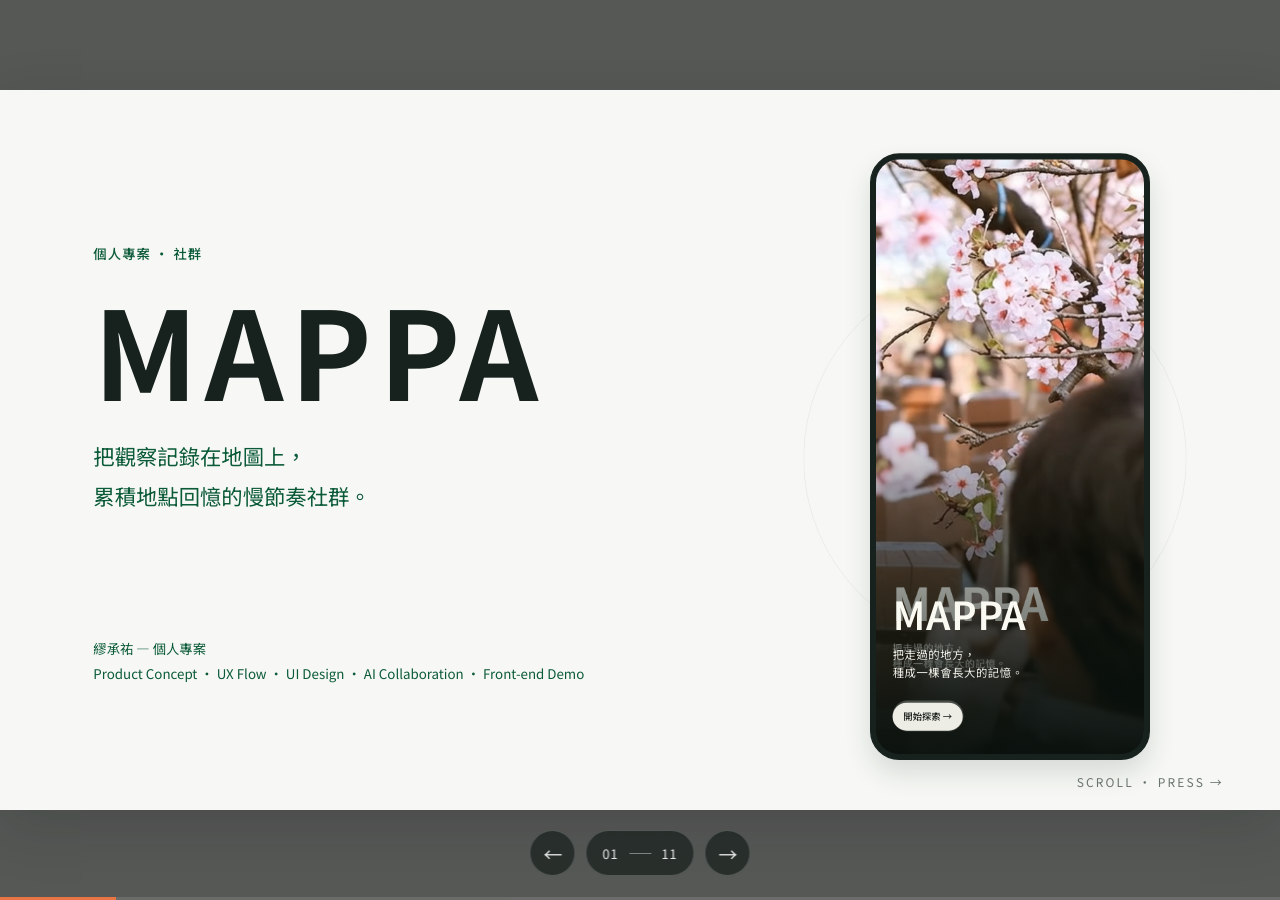
==== opendesign/mockups/mappa-portfolio/index.html @ 3d51d859 "Refine sitemap and design system viewers" ====
<!doctype html>
<html lang="zh-Hant">
<head>
  <meta charset="utf-8" />
  <meta name="viewport" content="width=device-width, initial-scale=1" />
  <meta name="description" content="MAPPA — 把觀察記錄在地圖上，累積地點回憶的慢節奏社群。" />
  <title>MAPPA — Design Portfolio</title>
  <link rel="preconnect" href="https://fonts.googleapis.com" />
  <link rel="preconnect" href="https://fonts.gstatic.com" crossorigin />
  <link href="https://fonts.googleapis.com/css2?family=Noto+Sans+TC:wght@400;500;600;700&display=swap" rel="stylesheet" />
  <link rel="stylesheet" href="styles.css" />
</head>
<body>
  <main class="deck" aria-label="MAPPA 作品集簡報">
    <section class="slide is-active cover" data-slide="1" aria-label="01 MAPPA 封面">
      <div class="canvas">
        <div class="cover-copy reveal-group">
          <p class="eyebrow">個人專案 · 社群</p>
          <h1>MAPPA</h1>
          <p class="cover-lead">把觀察記錄在地圖上，<br />累積地點回憶的慢節奏社群。</p>
          <p class="cover-meta">繆承祐 — 個人專案<br />Product Concept · UX Flow · UI Design · AI Collaboration · Front-end Demo</p>
        </div>
        <div class="cover-visual reveal-media">
          <img class="cover-ring" src="assets/cover-circle.svg" alt="" />
          <div class="phone-shell">
            <video autoplay loop muted playsinline preload="auto" poster="assets/cover-landing.png" aria-label="MAPPA 動態 Landing Page">
              <source src="assets/landing.mp4" type="video/mp4" />
            </video>
            <div class="phone-landing-shade" aria-hidden="true"></div>
            <div class="phone-landing-copy">
              <strong>MAPPA</strong>
              <p>把走過的地方，<br />種成一棵會長大的記憶。</p>
              <span>開始探索 →</span>
            </div>
          </div>
        </div>
        <div class="cover-hint">SCROLL · PRESS →</div>
      </div>
    </section>

    <section class="slide" data-slide="2" aria-label="02 創作起點">
      <div class="canvas">
        <header class="slide-header"><span>MAPPA</span><span>01 / A FEELING BEFORE A PRODUCT</span></header>
        <div class="origin-grid">
          <figure class="origin-photo reveal-media"><img src="assets/02-observation.png" alt="夜晚街道上的生活軌跡" /></figure>
          <div class="origin-copy reveal-group">
            <p class="eyebrow">從一次次出門拍照開始</p>
            <h2>每個地方，<br />都存在人們生活的軌跡。</h2>
            <p>出門拍照時，為了尋找某個被快門捕捉的瞬間，我會放慢腳步、留意周遭。</p>
            <p>那時我的眼中，不只是適合被拍下的畫面，而是每個人如何沿著自己的軌跡生活。</p>
            <p class="emphasis">我想把這種暫時放下角色、目的與評價的觀察方式，帶進 MAPPA。</p>
          </div>
        </div>
        
      </div>
    </section>

    <section class="slide" data-slide="3" aria-label="03 問題背景">
      <div class="canvas">
        <header class="slide-header"><span>MAPPA</span><span>01 / A FEELING BEFORE A PRODUCT</span></header>
        <div class="hero-copy reveal-group">
          <h2>當分享越來越快，日常也更容易被略過。</h2>
          <p>許多社群透過連續內容、即時回饋與公開數字，填滿生活中的零碎時間。</p>
        </div>
        <div class="social-signals stagger">
          <article><img src="assets/03-continuous-content.png" alt="" /><h3>連續內容</h3></article>
          <article><img src="assets/03-realtime-update.png" alt="" /><h3>即時更新</h3></article>
          <article><img src="assets/03-traffic-exposure.png" alt="" /><h3>流量與曝光</h3></article>
          <article><img src="assets/03-public-feedback.png" alt="" /><h3>公開回饋</h3></article>
        </div>
        <p class="closing-question reveal-group">我不想判斷這種娛樂是好是壞，而是想探索另一種可能：如果社群不以爭取注意力為核心，反而鼓勵人慢下來、多看看身邊，會發生什麼？</p>
        
      </div>
    </section>

    <section class="slide" data-slide="4" aria-label="04 設計原則">
      <div class="canvas">
        <header class="slide-header"><span>MAPPA</span><span>02 / TURNING FEELINGS INTO PRINCIPLES</span></header>
        <div class="hero-copy reveal-group"><h2>MAPPA 的核心三原則</h2></div>
        <div class="principles stagger">
          <article>
            <p class="eyebrow">01 / SLOW DOWN</p><h3>放慢</h3><h4>讓互動保有餘裕</h4>
            <p>不以人氣數字推動互動，不限制使用方式，也不因暫時離開而懲罰使用者。</p>
          </article>
          <article>
            <p class="eyebrow">02 / LOOK CLOSER</p><h3>觀察</h3><h4>讓觀看先於產出</h4>
            <p>靈感提示可以略過；即使沒有記錄，觀察仍然有價值。</p>
          </article>
          <article>
            <p class="eyebrow">03 / LET IT GROW</p><h3>累積</h3><h4>讓片段留在地點</h4>
            <p>以地點整理不同時間的觀察，讓日後的回看有所依。</p>
          </article>
        </div>
        
      </div>
    </section>

    <section class="slide" data-slide="5" aria-label="05 視覺調性">
      <div class="canvas">
        <header class="slide-header"><span>MAPPA</span><span>02 / TURNING FEELINGS INTO PRINCIPLES</span></header>
        <div class="tone-copy reveal-group">
          <h2>MAPPA 必須是個安靜的空間，<br />但又不那麼平靜。</h2>
          <p>它帶著一點奇幻，吸引人重新觀察那些早已習以為常的事物。</p>
          <p>透過與 AI 工具討論畫面調性、音樂與物件元素，把抽象的感受逐漸收束成具體的形象。</p>
        </div>
        <div class="tone-gallery stagger">
          <figure class="wide"><img src="assets/05-skylight.png" alt="AI 生成的採光溫室視覺" /><figcaption>AI 生成視覺預覽</figcaption></figure>
          <figure><img src="assets/05-music.png" alt="音樂專輯封面" /><figcaption>參考音樂與調性<br />Mercy Christmas, Mr. Lawrence</figcaption></figure>
          <figure><img src="assets/05-preview.png" alt="MAPPA 早期行動版視覺探索" /><figcaption>MAPPA 早期視覺探索</figcaption></figure>
        </div>
        
      </div>
    </section>

    <section class="slide" data-slide="6" aria-label="06 資訊架構與核心流程">
      <div class="canvas">
        <header class="slide-header"><span>MAPPA</span><span>03 / FINDING THE PRODUCT STRUCTURE</span></header>
        <div class="hero-copy reveal-group">
          <h2>Site Map × 核心 User Flow</h2>
          <p>把核心任務集中在記錄、確認與回看。</p>
        </div>
        <button class="inline-link" data-open="sitemap">查看完整 Site Map →</button>
        <div class="flow-grid stagger">
          <article><img src="assets/06-flow-location.png" alt="確認地圖與地點流程線框" /><h3>01 / 確認地圖與地點</h3><p>帶入目前地圖與位置，再由使用者確認。</p></article>
          <article><img src="assets/06-flow-record.png" alt="留下內容流程線框" /><h3>02 / 留下內容</h3><p>文字、照片、聲音或影片，至少一種就能開始。</p></article>
          <article><img src="assets/06-flow-tree.png" alt="進入地點樹流程線框" /><h3>03 / 進入地點樹</h3><p>發布後回到文章頁面，看看這個地點的更多故事。</p></article>
        </div>
        
      </div>
    </section>

    <section class="slide" data-slide="7" aria-label="07 體驗迭代">
      <div class="canvas">
        <header class="slide-header"><span>MAPPA</span><span>04 / ITERATING THE EXPERIENCE</span></header>
        <div class="hero-copy reveal-group"><h2>AI 加速初稿，手動微調視覺效果</h2></div>
        <div class="iteration-grid stagger">
          <figure class="iteration-before"><img src="assets/07-before.png" alt="早期線框" /><figcaption>BEFORE / 早期線框</figcaption></figure>
          <div class="iteration-copy">
            <p class="eyebrow">WHY / 重新承接視覺脈絡</p>
            <h3>初版布局較制式，<br />無法呈現 MAPPA 的視覺風格。</h3>
            <p class="emphasis">以 AI × Figma 快速生成線框初稿，再依視覺規範溝通調整，最後手動微調層級、間距與細節。</p>
          </div>
          <figure class="iteration-wire"><img src="assets/07-wireframe.png" alt="Figma 調整後線框" /><figcaption>Figma / 調整線框</figcaption></figure>
          <img class="iteration-arrow" src="assets/07-arrow.svg" alt="" />
          <figure class="iteration-after"><img src="assets/07-after.png" alt="MAPPA 實作畫面" /><figcaption>DEMO / 實作畫面</figcaption></figure>
        </div>
        
      </div>
    </section>

    <section class="slide" data-slide="8" aria-label="08 視覺系統">
      <div class="canvas">
        <header class="slide-header"><span>MAPPA</span><span>04 / ITERATING THE EXPERIENCE</span></header>
        <div class="visual-system-grid">
          <div class="visual-system-copy reveal-group">
            <h2>在反覆調整中，<br />逐漸形成一致的視覺語言</h2>
            <p>從色彩、文字到元件，每一個選擇都回到同一件事：讓介面安靜地承接觀察。</p>
            <button class="pill-button" data-open="design-system">查看 Design System →</button>
          </div>
          <div class="system-board reveal-media" aria-label="MAPPA 視覺系統摘要">
            <div class="system-word"><span>觀察</span><img src="assets/08-observation-accent.svg" alt="" /></div>
            <div class="swatches"><i></i><i></i><i></i></div>
            <div class="system-lines"><span></span><span></span><span></span></div>
            <div class="system-cta">留下觀察</div>
            <div class="system-nav"><b>⌂</b><b>⌘</b><b>＋</b><b>♙</b></div>
          </div>
        </div>
        
      </div>
    </section>

    <section class="slide" data-slide="9" aria-label="09 樹木互動機制">
      <div class="canvas">
        <header class="slide-header"><span>MAPPA</span><span>04 / ITERATING THE EXPERIENCE</span></header>
        <div class="hero-copy reveal-group">
          <h2>讓樹的成長回應觀察的累積</h2>
          <p>完成觀察成就，解鎖新的種子；持續留下有效觀察，讓它逐步長成回憶樹。</p>
        </div>
        <div class="growth-flow stagger">
          <article><div class="reward-tag">成就獎勵 · 新種子</div><img src="assets/09-seed.png" alt="種子" /><small>01 / UNLOCK</small><h3>解鎖新種子</h3><p>完成一項觀察成就，<br />獲得新的種子，記下探索里程碑。</p></article>
          <span class="flow-arrow">→</span>
          <article><img src="assets/09-sprout.png" alt="發芽" /><small>02 / GROW</small><h3>讓觀察使它發芽</h3><p>持續記錄同一地點，<br />有效觀察讓零散片段逐漸連結。</p></article>
          <span class="flow-arrow">→</span>
          <article><img src="assets/09-tree.png" alt="回憶樹" /><small>03 / MEMORY TREE</small><h3>長成回憶樹</h3><p>觀察累積成可回望的故事，<br />成為朋友共同擁有的地方記憶。</p></article>
        </div>
        <div class="decision-note reveal-group"><div><small>DESIGN DECISION / 成長規則</small><strong>新種子回應探索成就，成長回應有效觀察。</strong></div><p>完成觀察成就解鎖新的種子；之後只有持續留下有效觀察才會發芽、成長。留言與瀏覽保留交流價值，不形成排名。</p></div>
        
      </div>
    </section>

    <section class="slide" data-slide="10" aria-label="10 Demo">
      <div class="canvas">
        <header class="slide-header"><span>MAPPA</span><span>05 / GROWING MAPPA INTO A DEMO</span></header>
        <div class="demo-copy reveal-group">
          <h2>把一次觀察，留在 MAPPA 裡</h2>
          <h3>目前完成至可操作的 Demo。</h3>
          <p>地圖不是用來顯示熱門內容，<br />而是讓使用者從身邊的地點，<br />重新找到累積其中的故事。</p>
          <div class="demo-divider"></div>
          <small>OPEN THE DEMO</small>
          <a class="demo-link" href="https://miaochenyou.github.io/MAPPA-demo/" target="_blank" rel="noreferrer">開啟 MAPPA →</a>
        </div>
        <div class="demo-gallery stagger">
          <figure><img src="assets/10-discover.png" alt="朋友的新發現畫面" /><figcaption>01 / 看見新發現</figcaption></figure>
          <figure><div class="map-crop"><img src="assets/10-map-source.png" alt="包含道路資訊的地圖畫面" /></div><figcaption>02 / 回到地點</figcaption></figure>
          <figure><img src="assets/10-record.png" alt="快速記錄畫面" /><figcaption>03 / 開始記錄</figcaption></figure>
        </div>
        
      </div>
    </section>

    <section class="slide" data-slide="11" aria-label="11 下一步驗證">
      <div class="canvas">
        <header class="slide-header"><span>MAPPA</span><span>05 / GROWING MAPPA INTO A DEMO</span></header>
        <div class="hero-copy final-hero reveal-group">
          <h2>下一步，確認人是否重新看見日常</h2>
          <p>Demo 已經可以被操作，但 MAPPA 是否真的讓人放慢腳步、開始觀察，仍需要透過真實使用來確認。</p>
        </div>
        <div class="validation-grid stagger">
          <article class="current-state"><small>CURRENT / 目前狀態</small><h3>Demo 已完成，<br />核心假設尚待驗證。</h3><p>目前能確認流程與視覺已成形；<br />還不能回答 MAPPA 是否真的改變了觀察方式。</p><span>目前尚未進行使用者測試</span></article>
          <article class="next-questions"><small>NEXT / 兩個驗證問題</small><h3>01&nbsp; 觀察是否真的發生？</h3><p>使用 MAPPA 後，人是否更願意停下來看看身邊？</p><hr /><h3>02&nbsp; 記錄是否值得持續？</h3><p>地點與共同回憶，是否能支持使用者繼續留下觀察？</p><b>METHOD / 任務測試 ・ 7–14 日使用日誌 ・ 訪談</b></article>
        </div>
        
      </div>
    </section>
  </main>

  <nav class="deck-nav" aria-label="簡報導覽">
    <button class="nav-arrow" data-dir="prev" aria-label="上一頁">←</button>
    <button class="page-indicator" aria-label="開啟頁面選單"><span id="page-current">01</span><i></i><span>11</span></button>
    <button class="nav-arrow" data-dir="next" aria-label="下一頁">→</button>
  </nav>
  <div class="progress" aria-hidden="true"><i></i></div>
  <div class="edge-nav edge-prev" data-dir="prev" aria-hidden="true"></div>
  <div class="edge-nav edge-next" data-dir="next" aria-hidden="true"></div>

  <div class="page-menu" aria-hidden="true">
    <button data-go="1">01&nbsp; MAPPA</button><button data-go="2">02&nbsp; 創作起點</button><button data-go="3">03&nbsp; 問題背景</button>
    <button data-go="4">04&nbsp; 設計原則</button><button data-go="5">05&nbsp; 視覺調性</button><button data-go="6">06&nbsp; 資訊架構</button>
    <button data-go="7">07&nbsp; 體驗迭代</button><button data-go="8">08&nbsp; 視覺系統</button><button data-go="9">09&nbsp; 互動機制</button>
    <button data-go="10">10&nbsp; Demo</button><button data-go="11">11&nbsp; 下一步</button>
  </div>

  <dialog id="sitemap-dialog" class="annex-dialog">
    <div class="annex-toolbar"><div><small>APPENDIX A</small><h2>完整 Sitemap</h2></div><button data-close aria-label="關閉">×</button></div>
    <div class="sitemap-stage"><img src="assets/sitemap.svg" alt="MAPPA 完整 Sitemap" /></div>
  </dialog>

  <dialog id="design-system-dialog" class="annex-dialog design-system-dialog">
    <div class="ds-stage">
      <img id="ds-image" src="assets/ds-overview.png" alt="MAPPA Design System 設計總覽" />
      <div class="ds-hotspots" role="tablist" aria-label="Design System 頁面">
        <button class="ds-hotspot is-active" data-ds="overview" data-x="1286" data-y="42" data-width="132" data-height="52" aria-label="顯示設計總覽"></button>
        <button class="ds-hotspot" data-ds="states" data-x="1418" data-y="42" data-width="120" data-height="52" aria-label="顯示元件狀態"></button>
        <button class="ds-hotspot" data-ds="accessibility" data-x="1538" data-y="42" data-width="166" data-height="52" aria-label="顯示無障礙與文字"></button>
        <button class="ds-hotspot ds-return" data-close data-x="1718" data-y="42" data-width="160" data-height="52" aria-label="返回視覺系統"></button>
      </div>
    </div>
  </dialog>

  <script src="app.js"></script>
</body>
</html>
---- opendesign/mockups/mappa-portfolio/styles.css ----
:root {
  --canvas: #f7f8f5;
  --surface: #fffefa;
  --muted-surface: #f1f4f1;
  --forest: #0b5a38;
  --forest-strong: #07482d;
  --orange: #e87543;
  --ink: #17221e;
  --muted: #6a746f;
  --border: #dee7e2;
  --scale: 1;
  --ease: cubic-bezier(.2, 0, 0, 1);
}

* { box-sizing: border-box; }
html, body { width: 100%; height: 100%; margin: 0; overflow: hidden; }
body {
  color: var(--ink);
  background: #565856;
  font-family: "Noto Sans TC", "PingFang TC", "Microsoft JhengHei", sans-serif;
  text-rendering: geometricPrecision;
}
button, a { font: inherit; }
button { color: inherit; }
img { display: block; max-width: 100%; }

.deck, .slide { position: absolute; inset: 0; }
.slide {
  visibility: hidden;
  pointer-events: none;
}
.slide.is-active {
  visibility: visible;
  pointer-events: auto;
}
.canvas {
  position: absolute;
  left: 50%;
  top: 50%;
  width: 1920px;
  height: 1080px;
  overflow: hidden;
  background: var(--canvas);
  transform: translate(-50%, -50%) scale(var(--scale));
  transform-origin: center;
  box-shadow: 0 24px 80px rgba(18, 25, 22, .18);
}

.slide-header {
  position: absolute;
  left: 104px;
  right: 104px;
  top: 78px;
  height: 40px;
  display: flex;
  align-items: center;
  justify-content: space-between;
  color: var(--muted);
  font-size: 24px;
  letter-spacing: .12em;
}
.slide-header span:first-child {
  color: var(--forest);
  font-size: 26px;
  font-weight: 700;
  letter-spacing: .34em;
}
.slide-footer {
  position: absolute;
  left: 104px;
  right: 104px;
  bottom: 35px;
  padding-top: 24px;
  border-top: 1px solid var(--border);
  color: var(--muted);
  font-size: 24px;
  letter-spacing: .12em;
}
.eyebrow {
  color: var(--forest);
  font-size: 20px;
  font-weight: 500;
  letter-spacing: .08em;
}
.hero-copy { position: absolute; left: 104px; top: 188px; width: 1712px; }
.hero-copy h2, .tone-copy h2, .demo-copy h2, .visual-system-copy h2 {
  margin: 0;
  font-size: 64px;
  font-weight: 500;
  line-height: 1.32;
  letter-spacing: -.02em;
}
.hero-copy > p {
  margin: 20px 0 0;
  color: var(--muted);
  font-size: 32px;
  line-height: 1.85;
}
.emphasis { color: var(--forest) !important; font-weight: 500; }

.cover-copy { position: absolute; left: 140px; top: 230px; width: 1040px; }
.cover-copy .eyebrow { margin: 0 0 22px; }
.cover h1 {
  margin: 0;
  font-size: 184px;
  line-height: 1.15;
  letter-spacing: .055em;
}
.cover-lead {
  margin: 28px 0 0;
  color: var(--forest);
  font-size: 32px;
  line-height: 1.85;
}
.cover-meta {
  margin: 180px 0 0;
  color: var(--forest);
  font-size: 20px;
  line-height: 1.85;
}
.cover-visual { position: absolute; left: 1220px; top: 65px; width: 600px; height: 940px; }
.cover-ring { position: absolute; left: -15px; top: 200px; width: 575px; height: 575px; }
.phone-shell {
  position: absolute;
  left: 85px;
  top: 30px;
  width: 420px;
  height: 910px;
  padding: 7px;
  overflow: hidden;
  border: 2px solid var(--ink);
  border-radius: 44px;
  background: var(--ink);
  box-shadow: 0 20px 40px rgba(22, 42, 34, .14);
}
.phone-shell video {
  display: block;
  width: 100%;
  height: 100%;
  border-radius: 35px;
  object-fit: cover;
  object-position: center;
}
.phone-landing-shade {
  position: absolute;
  inset: 42% 7px 7px;
  border-radius: 0 0 35px 35px;
  background: linear-gradient(180deg, transparent 0%, rgba(13,20,16,.2) 26%, rgba(10,17,13,.86) 100%);
  pointer-events: none;
}
.phone-landing-copy {
  position: absolute;
  right: 32px;
  bottom: 42px;
  left: 32px;
  z-index: 2;
  color: #fafaf2;
}
.phone-landing-copy strong {
  display: block;
  font-size: 58px;
  font-weight: 600;
  letter-spacing: .02em;
  line-height: .95;
}
.phone-landing-copy p {
  margin: 20px 0 0;
  color: rgba(250,250,242,.94);
  font-size: 17px;
  line-height: 1.6;
  letter-spacing: .05em;
}
.phone-landing-copy span {
  display: inline-flex;
  align-items: center;
  min-height: 42px;
  margin-top: 32px;
  padding: 0 16px;
  border-radius: 999px;
  color: #1f2421;
  background: #edede5;
  font-size: 14px;
  font-weight: 500;
}
.cover-hint {
  position: absolute;
  right: 84px;
  bottom: 28px;
  color: var(--muted);
  font-size: 18px;
  letter-spacing: .18em;
}

.origin-grid { position: absolute; left: 0; right: 0; top: 160px; bottom: 95px; display: grid; grid-template-columns: 960px 1fr; }
.origin-photo { margin: 0; align-self: center; width: 830px; height: 700px; overflow: hidden; }
.origin-photo img { width: 100%; height: 100%; object-fit: cover; }
.origin-copy { align-self: center; width: 760px; padding-left: 40px; }
.origin-copy h2 { margin: 30px 0 55px; font-size: 64px; font-weight: 500; line-height: 1.45; }
.origin-copy > p:not(.eyebrow) { margin: 0 0 28px; color: var(--muted); font-size: 28px; line-height: 1.75; }
.origin-copy .emphasis { margin-top: 64px !important; }

.social-signals { position: absolute; left: 180px; right: 180px; top: 445px; display: grid; grid-template-columns: repeat(4, 1fr); gap: 110px; }
.social-signals article { text-align: center; }
.social-signals img { width: 150px; height: 150px; margin: auto; object-fit: contain; }
.social-signals h3 { margin: 26px 0 0; color: var(--forest); font-size: 24px; letter-spacing: .08em; }
.closing-question { position: absolute; left: 104px; bottom: 126px; width: 1020px; margin: 0; color: var(--muted); font-size: 28px; line-height: 1.75; }

.principles { position: absolute; left: 104px; right: 104px; top: 392px; display: grid; grid-template-columns: repeat(3, 1fr); gap: 72px; }
.principles article { min-height: 430px; padding-right: 42px; border-right: 1px solid var(--border); }
.principles article:last-child { border-right: 0; }
.principles .eyebrow { margin: 0 0 22px; }
.principles h3 { margin: 0 0 24px; font-size: 64px; line-height: 1.2; }
.principles h4 { margin: 0 0 32px; color: var(--forest); font-size: 34px; font-weight: 500; }
.principles article > p:last-child { margin: 0; color: var(--muted); font-size: 30px; line-height: 1.75; }

.tone-copy { position: absolute; left: 104px; top: 188px; width: 1712px; }
.tone-copy > p { margin: 18px 0 0; color: var(--muted); font-size: 28px; line-height: 1.7; }
.tone-gallery { position: absolute; left: 104px; right: 104px; top: 530px; display: grid; grid-template-columns: 1.35fr .72fr 1fr; gap: 90px; align-items: start; }
.tone-gallery figure { margin: 0; }
.tone-gallery img { width: 100%; height: 300px; object-fit: contain; object-position: center bottom; }
.tone-gallery .wide img { object-fit: cover; }
.tone-gallery figcaption { margin-top: 20px; color: var(--forest); font-size: 20px; line-height: 1.55; }

.inline-link {
  position: absolute;
  right: 104px;
  top: 250px;
  padding: 16px 26px;
  color: white;
  border: 1px solid var(--forest);
  border-radius: 28px;
  background: var(--forest);
  font-size: 20px;
  cursor: pointer;
  transition: color 200ms, background 200ms, transform 200ms;
}
.inline-link:hover { color: white; background: var(--forest-strong); transform: translateY(-2px); box-shadow: 0 12px 24px rgba(11, 90, 56, .14); }
.flow-grid { position: absolute; left: 104px; right: 104px; top: 410px; display: grid; grid-template-columns: repeat(3, 1fr); gap: 58px; }
.flow-grid article { text-align: left; }
.flow-grid img { width: 100%; height: 340px; object-fit: contain; object-position: center bottom; }
.flow-grid h3 { margin: 30px 0 16px; color: var(--forest); font-size: 32px; font-weight: 500; }
.flow-grid p { margin: 0; color: var(--muted); font-size: 25px; line-height: 1.6; }

.iteration-grid { position: absolute; left: 84px; right: 84px; top: 340px; height: 590px; display: grid; grid-template-columns: 340px 560px 300px 70px 300px; gap: 36px; align-items: center; }
.iteration-grid figure { margin: 0; text-align: center; }
.iteration-grid figure img { width: 100%; height: 470px; object-fit: contain; }
.iteration-grid figcaption { margin-top: 18px; color: var(--muted); font-size: 20px; letter-spacing: .08em; }
.iteration-copy { align-self: center; }
.iteration-copy .eyebrow { margin: 0 0 28px; }
.iteration-copy h3 { margin: 0 0 32px; font-size: 44px; line-height: 1.55; }
.iteration-copy p:last-child { margin: 0; font-size: 29px; line-height: 1.75; }
.iteration-wire img { height: 420px !important; }
.iteration-arrow { width: 48px; justify-self: center; }

.visual-system-grid { position: absolute; left: 104px; right: 104px; top: 188px; bottom: 150px; display: grid; grid-template-columns: 690px 1fr; gap: 120px; align-items: center; }
.visual-system-copy p { margin: 54px 0; color: var(--muted); font-size: 30px; line-height: 1.75; }
.pill-button {
  min-width: 320px;
  height: 64px;
  padding: 0 34px;
  color: white;
  border: 0;
  border-radius: 32px;
  background: var(--forest);
  font-size: 22px;
  cursor: pointer;
  transition: background 200ms, transform 200ms, box-shadow 200ms;
}
.pill-button:hover { background: var(--forest-strong); transform: translateY(-2px); box-shadow: 0 14px 28px rgba(11, 90, 56, .14); }
.system-board {
  position: relative;
  height: 640px;
  overflow: hidden;
  border: 1px solid var(--border);
  border-radius: 28px;
  background: var(--surface);
  box-shadow: 0 20px 45px rgba(21, 38, 31, .07);
}
.system-word { position: absolute; left: 72px; top: 82px; font-size: 76px; font-weight: 700; }
.system-word img { position: absolute; left: 136px; top: -24px; width: 64px; }
.swatches { position: absolute; right: 70px; top: 90px; display: flex; gap: 18px; }
.swatches i { width: 68px; height: 68px; border-radius: 18px; background: var(--forest); }
.swatches i:nth-child(2) { background: var(--orange); }
.swatches i:nth-child(3) { background: #9cf3e3; }
.system-lines { position: absolute; left: 72px; right: 72px; top: 240px; display: grid; gap: 28px; }
.system-lines span { height: 28px; border-radius: 14px; background: var(--muted-surface); }
.system-lines span:nth-child(1) { width: 80%; }
.system-lines span:nth-child(2) { width: 58%; }
.system-lines span:nth-child(3) { width: 70%; }
.system-cta { position: absolute; left: 72px; right: 72px; bottom: 135px; height: 62px; display: grid; place-items: center; color: white; border-radius: 31px; background: var(--forest); font-size: 22px; }
.system-nav { position: absolute; left: 72px; right: 72px; bottom: 42px; height: 58px; display: flex; justify-content: space-around; align-items: center; color: var(--forest); border: 1px solid var(--border); border-radius: 29px; box-shadow: 0 10px 22px rgba(19, 37, 29, .08); }
.system-nav b { font-size: 23px; font-weight: 500; }

.growth-flow { position: absolute; left: 104px; right: 104px; top: 370px; height: 430px; display: grid; grid-template-columns: 1fr 54px 1fr 54px 1fr; align-items: start; }
.growth-flow article { position: relative; text-align: center; }
.growth-flow article img { width: 360px; height: 245px; margin: auto; object-fit: contain; }
.growth-flow small { display: block; margin-top: 18px; color: var(--forest); font-size: 16px; font-weight: 500; }
.growth-flow h3 { margin: 12px 0 8px; font-size: 28px; }
.growth-flow p { margin: 0; color: var(--muted); font-size: 20px; line-height: 1.5; }
.flow-arrow { align-self: start; margin-top: 110px; color: var(--forest); font-size: 28px; text-align: center; }
.reward-tag { position: absolute; left: 16px; top: 58px; z-index: 2; padding: 9px 24px; color: var(--orange); border: 1px solid #f6cdb8; border-radius: 22px; background: #fff4ee; font-size: 14px; }
.decision-note { position: absolute; left: 104px; right: 104px; top: 828px; height: 125px; display: grid; grid-template-columns: 670px 1fr; gap: 76px; align-items: center; padding: 20px 28px; border: 1px solid var(--border); border-radius: 22px; background: var(--muted-surface); }
.decision-note small { display: block; margin-bottom: 10px; color: var(--forest); font-size: 16px; }
.decision-note strong { font-size: 26px; }
.decision-note p { margin: 0; color: var(--muted); font-size: 20px; line-height: 1.55; }

.demo-copy { position: absolute; left: 104px; top: 188px; width: 605px; }
.demo-copy h3 { margin: 185px 0 26px; color: var(--forest); font-size: 34px; font-weight: 500; }
.demo-copy p { margin: 0; color: var(--muted); font-size: 32px; line-height: 1.85; }
.demo-divider { width: 100%; height: 1px; margin: 30px 0; background: var(--border); }
.demo-copy small { display: block; margin-bottom: 22px; color: var(--muted); font-size: 22px; letter-spacing: .14em; }
.demo-link { color: var(--forest); font-size: 44px; font-weight: 500; text-decoration: none; }
.demo-gallery { position: absolute; left: 805px; top: 337px; width: 1009px; display: grid; grid-template-columns: repeat(3, 315px); gap: 32px; }
.demo-gallery figure { margin: 0; text-align: center; }
.demo-gallery figure > img, .map-crop { width: 315px; height: 530px; object-fit: contain; }
.demo-gallery figcaption { margin-top: 20px; color: var(--muted); font-size: 24px; letter-spacing: .06em; }
.map-crop { position: relative; width: 245px; margin: auto; overflow: hidden; }
.map-crop img { width: auto; max-width: none; height: 530px; }

.final-hero { width: 1712px; }
.validation-grid { position: absolute; left: 104px; right: 104px; top: 418px; display: grid; grid-template-columns: 760px 806px; justify-content: space-between; }
.validation-grid article { position: relative; height: 455px; }
.validation-grid small { color: var(--forest); font-size: 22px; font-weight: 500; letter-spacing: .08em; }
.current-state h3 { margin: 58px 0 26px; font-size: 44px; line-height: 1.35; }
.current-state p, .next-questions p { margin: 0; color: var(--muted); font-size: 28px; line-height: 1.6; }
.current-state span { position: absolute; left: 0; bottom: 48px; min-width: 330px; padding: 12px 28px; color: var(--forest); border: 1px solid var(--border); border-radius: 28px; background: var(--muted-surface); font-size: 18px; text-align: center; }
.next-questions h3 { margin: 38px 0 8px; font-size: 34px; font-weight: 500; }
.next-questions hr { margin: 34px 0; border: 0; border-top: 1px solid var(--border); }
.next-questions b { position: absolute; left: 0; bottom: 44px; color: var(--forest); font-size: 20px; letter-spacing: .08em; }

.deck-nav {
  position: fixed;
  left: 50%;
  bottom: 24px;
  z-index: 20;
  display: flex;
  gap: 10px;
  align-items: center;
  transform: translateX(-50%);
}
.deck-nav button {
  height: 46px;
  color: rgba(255,255,255,.9);
  border: 1px solid rgba(255,255,255,.2);
  background: rgba(24,32,28,.72);
  backdrop-filter: blur(14px);
  cursor: pointer;
}
.nav-arrow { width: 46px; border-radius: 50%; font-size: 19px; }
.page-indicator { min-width: 104px; padding: 0 16px; display: flex; gap: 10px; align-items: center; justify-content: center; border-radius: 23px; font-size: 13px; letter-spacing: .1em; }
.page-indicator i { width: 22px; height: 1px; background: rgba(255,255,255,.4); }
.progress { position: fixed; left: 0; right: 0; bottom: 0; z-index: 22; height: 3px; background: rgba(255,255,255,.12); }
.progress i { display: block; width: calc(var(--progress, 1) * 100%); height: 100%; background: var(--orange); transition: width 420ms var(--ease); }
.edge-nav { position: fixed; top: 0; bottom: 0; z-index: 8; width: 8vw; cursor: pointer; }
.edge-prev { left: 0; }
.edge-next { right: 0; }
.page-menu {
  position: fixed;
  left: 50%;
  bottom: 82px;
  z-index: 30;
  display: grid;
  grid-template-columns: repeat(2, 1fr);
  width: min(520px, calc(100vw - 32px));
  max-height: min(580px, calc(100vh - 120px));
  padding: 14px;
  overflow: auto;
  visibility: hidden;
  opacity: 0;
  border: 1px solid rgba(255,255,255,.15);
  border-radius: 22px;
  background: rgba(20,28,24,.92);
  backdrop-filter: blur(22px);
  transform: translate(-50%, 14px);
  transition: opacity 180ms, transform 180ms, visibility 180ms;
}
.page-menu.is-open { visibility: visible; opacity: 1; transform: translate(-50%, 0); }
.page-menu button { padding: 12px 14px; color: rgba(255,255,255,.78); border: 0; border-radius: 12px; background: transparent; text-align: left; cursor: pointer; }
.page-menu button:hover, .page-menu button.is-current { color: white; background: rgba(255,255,255,.09); }

.annex-dialog {
  width: calc(100vw - 40px);
  height: calc(100vh - 40px);
  max-width: none;
  max-height: none;
  padding: 0;
  overflow: hidden;
  color: var(--ink);
  border: 0;
  border-radius: 24px;
  background: var(--canvas);
  box-shadow: 0 30px 90px rgba(0,0,0,.35);
}
.annex-dialog::backdrop { background: rgba(14,20,17,.72); backdrop-filter: blur(8px); }
.annex-toolbar { height: 94px; display: flex; align-items: center; justify-content: space-between; padding: 0 38px; border-bottom: 1px solid var(--border); }
.annex-toolbar small { color: var(--forest); letter-spacing: .12em; }
.annex-toolbar h2 { margin: 4px 0 0; font-size: 26px; }
.annex-toolbar button { width: 46px; height: 46px; color: var(--muted); border: 1px solid var(--border); border-radius: 50%; background: var(--surface); font-size: 26px; cursor: pointer; }
.sitemap-stage { height: calc(100% - 94px); overflow: auto; padding: 28px; }
.sitemap-stage img { min-width: 1400px; width: 100%; height: auto; padding: 30px; border: 1px solid var(--border); border-radius: 22px; background: var(--surface); }

.design-system-dialog { width: 100vw; height: 100vh; border-radius: 0; background: #eef1ef; }
.ds-stage { position: relative; display: grid; width: 100%; height: 100%; place-items: center; overflow: hidden; background: #eef1ef; }
.ds-stage img { width: 100%; height: 100%; max-width: none; max-height: none; object-fit: contain; box-shadow: none; }
.ds-hotspots { position: absolute; inset: 0; pointer-events: none; }
.ds-hotspot { position: absolute; z-index: 3; padding: 0; border: 0; border-radius: 999px; background: transparent; cursor: pointer; pointer-events: auto; }
.ds-hotspot:focus-visible { outline: 3px solid rgba(232, 117, 67, .72); outline-offset: 3px; }

.slide.is-active .reveal-group > *,
.slide.is-active .stagger > *,
.slide.is-active .reveal-media {
  animation: reveal-up 680ms var(--ease) 120ms both;
}
.slide.is-active .reveal-group > *:nth-child(2),
.slide.is-active .stagger > *:nth-child(2),
.slide.is-active .reveal-media { animation-delay: 240ms; }
.slide.is-active .reveal-group > *:nth-child(3),
.slide.is-active .stagger > *:nth-child(3) { animation-delay: 360ms; }
.slide.is-active .reveal-group > *:nth-child(4),
.slide.is-active .stagger > *:nth-child(4) { animation-delay: 480ms; }
.slide.is-active .reveal-group > *:nth-child(5),
.slide.is-active .stagger > *:nth-child(5) { animation-delay: 600ms; }
.slide.is-active .reveal-group > *:nth-child(6),
.slide.is-active .stagger > *:nth-child(6) { animation-delay: 720ms; }


@keyframes reveal-up {
  from { opacity: 0; transform: translateY(22px); }
  to { opacity: 1; transform: translateY(0); }
}

@media (max-width: 700px) {
  .deck-nav { bottom: 14px; }
  .page-menu { grid-template-columns: 1fr; bottom: 70px; }
  .annex-toolbar { height: 88px; padding: 0 22px; }
  .annex-toolbar h2 { font-size: 22px; }
  .annex-dialog { width: 100vw; height: 100vh; border-radius: 0; }
}
@media (prefers-reduced-motion: reduce) {
  *, *::before, *::after { scroll-behavior: auto !important; animation-duration: 1ms !important; transition-duration: 1ms !important; }
}
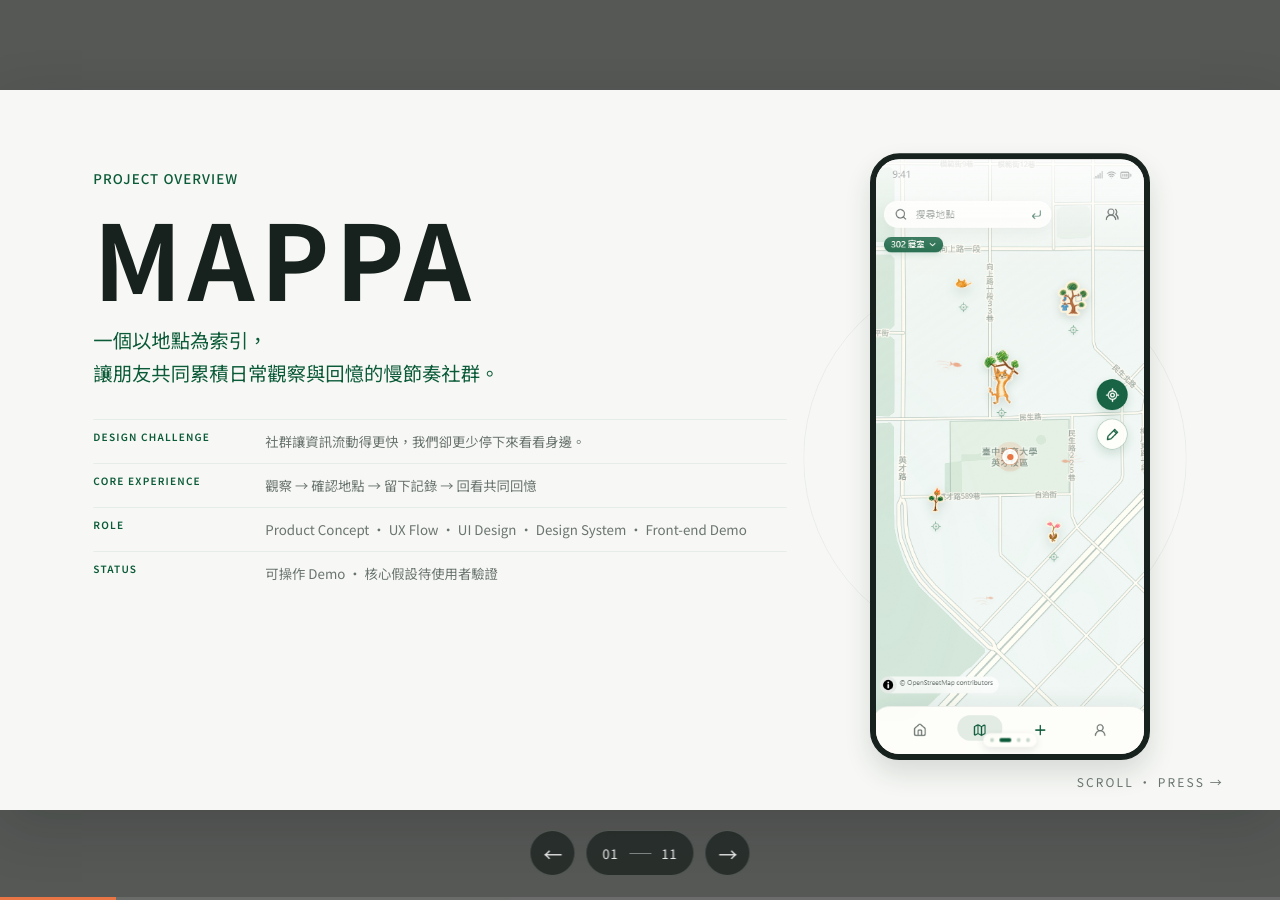
==== commit 72ad1717: "Refine portfolio overview and design decisions" ====
--- a/opendesign/mockups/mappa-portfolio/index.html
+++ b/opendesign/mockups/mappa-portfolio/index.html
@@ -15,22 +15,27 @@
     <section class="slide is-active cover" data-slide="1" aria-label="01 MAPPA 封面">
       <div class="canvas">
         <div class="cover-copy reveal-group">
-          <p class="eyebrow">個人專案 · 社群</p>
+          <p class="eyebrow">PROJECT OVERVIEW</p>
           <h1>MAPPA</h1>
-          <p class="cover-lead">把觀察記錄在地圖上，<br />累積地點回憶的慢節奏社群。</p>
-          <p class="cover-meta">繆承祐 — 個人專案<br />Product Concept · UX Flow · UI Design · AI Collaboration · Front-end Demo</p>
+          <p class="cover-summary">一個以地點為索引，<br />讓朋友共同累積日常觀察與回憶的慢節奏社群。</p>
+          <dl class="cover-overview">
+            <div><dt>DESIGN CHALLENGE</dt><dd>社群讓資訊流動得更快，我們卻更少停下來看看身邊。</dd></div>
+            <div><dt>CORE EXPERIENCE</dt><dd>觀察 → 確認地點 → 留下記錄 → 回看共同回憶</dd></div>
+            <div><dt>ROLE</dt><dd>Product Concept · UX Flow · UI Design · Design System · Front-end Demo</dd></div>
+            <div><dt>STATUS</dt><dd>可操作 Demo · 核心假設待使用者驗證</dd></div>
+          </dl>
         </div>
         <div class="cover-visual reveal-media">
           <img class="cover-ring" src="assets/cover-circle.svg" alt="" />
-          <div class="phone-shell">
-            <video autoplay loop muted playsinline preload="auto" poster="assets/cover-landing.png" aria-label="MAPPA 動態 Landing Page">
-              <source src="assets/landing.mp4" type="video/mp4" />
-            </video>
-            <div class="phone-landing-shade" aria-hidden="true"></div>
-            <div class="phone-landing-copy">
-              <strong>MAPPA</strong>
-              <p>把走過的地方，<br />種成一棵會長大的記憶。</p>
-              <span>開始探索 →</span>
+          <div class="phone-shell" aria-label="MAPPA 主要介面輪播">
+            <div class="phone-carousel" aria-live="off">
+              <img class="phone-screen is-current" src="assets/10-discover.png" alt="MAPPA 首頁：朋友的新發現" data-screen="首頁" />
+              <img class="phone-screen" src="assets/cover-map-demo.png" alt="MAPPA 地圖頁：從身邊地點開始探索" data-screen="地圖頁" />
+              <img class="phone-screen" src="assets/10-record.png" alt="MAPPA 快速紀錄：留下當下的觀察" data-screen="快速紀錄" />
+              <img class="phone-screen" src="assets/cover-profile.png" alt="MAPPA 我的頁面：回看個人觀察與成就" data-screen="我的" />
+            </div>
+            <div class="phone-carousel-status" aria-hidden="true">
+              <span class="is-current"></span><span></span><span></span><span></span>
             </div>
           </div>
         </div>
@@ -68,7 +73,7 @@
           <article><img src="assets/03-traffic-exposure.png" alt="" /><h3>流量與曝光</h3></article>
           <article><img src="assets/03-public-feedback.png" alt="" /><h3>公開回饋</h3></article>
         </div>
-        <p class="closing-question reveal-group">我不想判斷這種娛樂是好是壞，而是想探索另一種可能：如果社群不以爭取注意力為核心，反而鼓勵人慢下來、多看看身邊，會發生什麼？</p>
+        <p class="closing-question reveal-group"><span>我想探索另一種可能：</span><span>如果社群不以爭取注意力為核心，反而鼓勵人慢下來、多看看身邊，會發生什麼？</span></p>
         
       </div>
     </section>
@@ -132,18 +137,28 @@
     <section class="slide" data-slide="7" aria-label="07 體驗迭代">
       <div class="canvas">
         <header class="slide-header"><span>MAPPA</span><span>04 / ITERATING THE EXPERIENCE</span></header>
-        <div class="hero-copy reveal-group"><h2>AI 加速初稿，手動微調視覺效果</h2></div>
+        <div class="hero-copy iteration-hero reveal-group"><h2>從制式表單，調整成以觀察為起點的紀錄流程</h2></div>
         <div class="iteration-grid stagger">
           <figure class="iteration-before"><img src="assets/07-before.png" alt="早期線框" /><figcaption>BEFORE / 早期線框</figcaption></figure>
-          <div class="iteration-copy">
-            <p class="eyebrow">WHY / 重新承接視覺脈絡</p>
-            <h3>初版布局較制式，<br />無法呈現 MAPPA 的視覺風格。</h3>
-            <p class="emphasis">以 AI × Figma 快速生成線框初稿，再依視覺規範溝通調整，最後手動微調層級、間距與細節。</p>
-          </div>
-          <figure class="iteration-wire"><img src="assets/07-wireframe.png" alt="Figma 調整後線框" /><figcaption>Figma / 調整線框</figcaption></figure>
-          <img class="iteration-arrow" src="assets/07-arrow.svg" alt="" />
-          <figure class="iteration-after"><img src="assets/07-after.png" alt="MAPPA 實作畫面" /><figcaption>DEMO / 實作畫面</figcaption></figure>
-        </div>
+          <div class="iteration-decision">
+            <p class="iteration-label">PROBLEM / 初版問題</p>
+            <h3>所有欄位權重接近，<br />畫面更像是在填寫表單。</h3>
+            <p class="iteration-explain">使用者不容易判斷第一步該做什麼，影像、文字與地點之間也缺少清楚的操作順序。</p>
+            <div class="iteration-rule"></div>
+            <p class="iteration-label">DESIGN DECISION / 設計調整</p>
+            <div class="iteration-decisions">
+              <div><i>1</i><strong>放大媒體預覽</strong><span>讓剛記錄的片段先成為畫面焦點。</span></div>
+              <div><i>2</i><strong>收斂媒體入口</strong><span>將拍照、錄音與錄影整理成模式切換。</span></div>
+              <div><i>3</i><strong>重排操作順序</strong><span>依媒體、描述、地點與下一步往下完成。</span></div>
+            </div>
+          </div>
+          <div class="iteration-after-flow">
+            <figure class="iteration-wire"><img src="assets/07-wireframe.png" alt="Figma 調整後線框" /><figcaption>WIREFRAME</figcaption></figure>
+            <span class="iteration-arrow" aria-hidden="true">→</span>
+            <figure class="iteration-after"><img src="assets/07-after.png" alt="MAPPA 實作畫面" /><figcaption>DEMO / 實作畫面</figcaption></figure>
+          </div>
+        </div>
+        <aside class="iteration-method reveal-group"><small>METHOD / AI × FIGMA</small><p>以 AI 快速產出 Wireframe 初稿；<strong>資訊層級、操作順序、間距與元件狀態</strong>，由我依使用情境與 MAPPA Design System 手動調整。</p></aside>
         
       </div>
     </section>
@@ -240,9 +255,11 @@
     <button data-go="10">10&nbsp; Demo</button><button data-go="11">11&nbsp; 下一步</button>
   </div>
 
-  <dialog id="sitemap-dialog" class="annex-dialog">
-    <div class="annex-toolbar"><div><small>APPENDIX A</small><h2>完整 Sitemap</h2></div><button data-close aria-label="關閉">×</button></div>
-    <div class="sitemap-stage"><img src="assets/sitemap.svg" alt="MAPPA 完整 Sitemap" /></div>
+  <dialog id="sitemap-dialog" class="annex-dialog sitemap-dialog">
+    <div class="sitemap-stage">
+      <img src="assets/sitemap.svg" alt="MAPPA 完整 Sitemap" />
+      <button class="sitemap-close" data-close aria-label="返回資訊架構頁">×</button>
+    </div>
   </dialog>
 
   <dialog id="design-system-dialog" class="annex-dialog design-system-dialog">
--- a/opendesign/mockups/mappa-portfolio/styles.css
+++ b/opendesign/mockups/mappa-portfolio/styles.css
@@ -98,25 +98,43 @@
 }
 .emphasis { color: var(--forest) !important; font-weight: 500; }
 
-.cover-copy { position: absolute; left: 140px; top: 230px; width: 1040px; }
-.cover-copy .eyebrow { margin: 0 0 22px; }
+.cover-copy { position: absolute; left: 140px; top: 118px; width: 1040px; }
+.cover-copy .eyebrow { margin: 0 0 18px; }
 .cover h1 {
   margin: 0;
-  font-size: 184px;
-  line-height: 1.15;
+  font-size: 156px;
+  line-height: 1.08;
   letter-spacing: .055em;
 }
-.cover-lead {
-  margin: 28px 0 0;
+.cover-summary {
+  margin: 18px 0 0;
   color: var(--forest);
-  font-size: 32px;
-  line-height: 1.85;
-}
-.cover-meta {
-  margin: 180px 0 0;
+  font-size: 29px;
+  line-height: 1.7;
+}
+.cover-overview {
+  width: 100%;
+  margin: 44px 0 0;
+}
+.cover-overview > div {
+  display: grid;
+  grid-template-columns: 230px minmax(0, 1fr);
+  gap: 28px;
+  align-items: start;
+  padding: 16px 0;
+  border-top: 1px solid var(--border);
+}
+.cover-overview dt {
   color: var(--forest);
+  font-size: 15px;
+  font-weight: 600;
+  letter-spacing: .12em;
+}
+.cover-overview dd {
+  margin: 0;
+  color: var(--muted);
   font-size: 20px;
-  line-height: 1.85;
+  line-height: 1.65;
 }
 .cover-visual { position: absolute; left: 1220px; top: 65px; width: 600px; height: 940px; }
 .cover-ring { position: absolute; left: -15px; top: 200px; width: 575px; height: 575px; }
@@ -133,55 +151,36 @@
   background: var(--ink);
   box-shadow: 0 20px 40px rgba(22, 42, 34, .14);
 }
-.phone-shell video {
-  display: block;
+.phone-carousel { position: relative; width: 100%; height: 100%; overflow: hidden; border-radius: 35px; background: var(--surface); }
+.phone-screen {
+  position: absolute;
+  inset: 0;
   width: 100%;
   height: 100%;
-  border-radius: 35px;
+  max-width: none;
+  opacity: 0;
   object-fit: cover;
-  object-position: center;
-}
-.phone-landing-shade {
-  position: absolute;
-  inset: 42% 7px 7px;
-  border-radius: 0 0 35px 35px;
-  background: linear-gradient(180deg, transparent 0%, rgba(13,20,16,.2) 26%, rgba(10,17,13,.86) 100%);
-  pointer-events: none;
-}
-.phone-landing-copy {
-  position: absolute;
-  right: 32px;
-  bottom: 42px;
-  left: 32px;
-  z-index: 2;
-  color: #fafaf2;
-}
-.phone-landing-copy strong {
-  display: block;
-  font-size: 58px;
-  font-weight: 600;
-  letter-spacing: .02em;
-  line-height: .95;
-}
-.phone-landing-copy p {
-  margin: 20px 0 0;
-  color: rgba(250,250,242,.94);
-  font-size: 17px;
-  line-height: 1.6;
-  letter-spacing: .05em;
-}
-.phone-landing-copy span {
-  display: inline-flex;
-  align-items: center;
-  min-height: 42px;
-  margin-top: 32px;
-  padding: 0 16px;
+  object-position: center top;
+  transform: scale(1.012);
+  transition: opacity 420ms var(--ease), transform 820ms var(--ease);
+}
+.phone-screen.is-current { opacity: 1; transform: scale(1); }
+.phone-carousel-status {
+  position: absolute;
+  left: 50%;
+  bottom: 18px;
+  z-index: 3;
+  display: flex;
+  gap: 8px;
+  padding: 7px 10px;
   border-radius: 999px;
-  color: #1f2421;
-  background: #edede5;
-  font-size: 14px;
-  font-weight: 500;
-}
+  background: rgba(255, 254, 250, .88);
+  box-shadow: 0 4px 14px rgba(23, 34, 30, .12);
+  transform: translateX(-50%);
+  backdrop-filter: blur(8px);
+}
+.phone-carousel-status span { width: 6px; height: 6px; border-radius: 50%; background: rgba(11, 90, 56, .24); transition: width 320ms var(--ease), background 320ms var(--ease); }
+.phone-carousel-status span.is-current { width: 18px; border-radius: 6px; background: var(--forest); }
 .cover-hint {
   position: absolute;
   right: 84px;
@@ -203,7 +202,8 @@
 .social-signals article { text-align: center; }
 .social-signals img { width: 150px; height: 150px; margin: auto; object-fit: contain; }
 .social-signals h3 { margin: 26px 0 0; color: var(--forest); font-size: 24px; letter-spacing: .08em; }
-.closing-question { position: absolute; left: 104px; bottom: 126px; width: 1020px; margin: 0; color: var(--muted); font-size: 28px; line-height: 1.75; }
+.closing-question { position: absolute; left: 104px; bottom: 126px; width: 1320px; margin: 0; color: var(--muted); font-size: 28px; line-height: 1.75; }
+.closing-question span { display: block; }
 
 .principles { position: absolute; left: 104px; right: 104px; top: 392px; display: grid; grid-template-columns: repeat(3, 1fr); gap: 72px; }
 .principles article { min-height: 430px; padding-right: 42px; border-right: 1px solid var(--border); }
@@ -241,16 +241,30 @@
 .flow-grid h3 { margin: 30px 0 16px; color: var(--forest); font-size: 32px; font-weight: 500; }
 .flow-grid p { margin: 0; color: var(--muted); font-size: 25px; line-height: 1.6; }
 
-.iteration-grid { position: absolute; left: 84px; right: 84px; top: 340px; height: 590px; display: grid; grid-template-columns: 340px 560px 300px 70px 300px; gap: 36px; align-items: center; }
+.iteration-hero h2 { font-size: 60px; }
+.iteration-grid { position: absolute; left: 104px; right: 104px; top: 320px; height: 590px; display: grid; grid-template-columns: 330px 690px 560px; gap: 66px; align-items: start; }
 .iteration-grid figure { margin: 0; text-align: center; }
-.iteration-grid figure img { width: 100%; height: 470px; object-fit: contain; }
-.iteration-grid figcaption { margin-top: 18px; color: var(--muted); font-size: 20px; letter-spacing: .08em; }
-.iteration-copy { align-self: center; }
-.iteration-copy .eyebrow { margin: 0 0 28px; }
-.iteration-copy h3 { margin: 0 0 32px; font-size: 44px; line-height: 1.55; }
-.iteration-copy p:last-child { margin: 0; font-size: 29px; line-height: 1.75; }
-.iteration-wire img { height: 420px !important; }
-.iteration-arrow { width: 48px; justify-self: center; }
+.iteration-before { padding-top: 16px; }
+.iteration-before img { width: 310px; height: 475px; object-fit: contain; border: 1px solid var(--border); background: var(--surface); box-shadow: 0 16px 32px rgba(23,34,30,.06); }
+.iteration-grid figcaption { margin-top: 18px; color: var(--muted); font-size: 18px; letter-spacing: .08em; }
+.iteration-decision { padding: 2px 8px 0; }
+.iteration-label { margin: 0 0 12px; color: var(--forest); font-size: 17px; font-weight: 600; letter-spacing: .1em; }
+.iteration-decision h3 { margin: 0 0 28px; font-size: 34px; font-weight: 500; line-height: 1.48; }
+.iteration-explain { margin: 0; color: var(--muted); font-size: 22px; line-height: 1.65; }
+.iteration-rule { height: 1px; margin: 30px 0; background: var(--border); }
+.iteration-decisions { display: grid; gap: 25px; margin-top: 18px; }
+.iteration-decisions > div { display: grid; grid-template-columns: 38px 170px 1fr; gap: 14px; align-items: start; }
+.iteration-decisions i { display: grid; width: 30px; height: 30px; place-items: center; color: white; border-radius: 50%; background: var(--forest); font-size: 14px; font-style: normal; }
+.iteration-decisions strong { color: var(--forest); font-size: 21px; font-weight: 600; }
+.iteration-decisions span { color: var(--muted); font-size: 20px; line-height: 1.5; }
+.iteration-after-flow { display: grid; grid-template-columns: 210px 44px 260px; gap: 20px; align-items: center; padding-top: 26px; }
+.iteration-after-flow img { width: 100%; height: 470px; object-fit: contain; }
+.iteration-wire img { opacity: .86; }
+.iteration-arrow { align-self: center; color: var(--forest); font-size: 36px; text-align: center; }
+.iteration-method { position: absolute; left: 470px; right: 104px; bottom: 78px; min-height: 94px; display: grid; grid-template-columns: 250px 1fr; gap: 34px; align-items: center; padding: 18px 28px; border: 1px solid var(--border); border-radius: 18px; background: var(--muted-surface); }
+.iteration-method small { color: var(--forest); font-size: 16px; font-weight: 600; letter-spacing: .1em; }
+.iteration-method p { margin: 0; color: var(--muted); font-size: 20px; line-height: 1.55; }
+.iteration-method strong { color: var(--ink); font-weight: 500; }
 
 .visual-system-grid { position: absolute; left: 104px; right: 104px; top: 188px; bottom: 150px; display: grid; grid-template-columns: 690px 1fr; gap: 120px; align-items: center; }
 .visual-system-copy p { margin: 54px 0; color: var(--muted); font-size: 30px; line-height: 1.75; }
@@ -439,3 +453,227 @@
 @media (prefers-reduced-motion: reduce) {
   *, *::before, *::after { scroll-behavior: auto !important; animation-duration: 1ms !important; transition-duration: 1ms !important; }
 }
+
+/* Full-screen sitemap */
+.sitemap-dialog { width: 100vw; height: 100vh; border-radius: 0; background: var(--surface); }
+.sitemap-stage { position: relative; width: 100%; height: 100%; padding: 0; overflow: auto; background: var(--surface); }
+.sitemap-stage img { display: block; width: 100%; height: 100%; min-width: 0; padding: 0; border: 0; border-radius: 0; object-fit: contain; background: var(--surface); }
+.sitemap-close {
+  position: fixed;
+  top: 22px;
+  right: 22px;
+  z-index: 4;
+  display: grid;
+  width: 48px;
+  height: 48px;
+  place-items: center;
+  color: var(--muted);
+  border: 1px solid var(--border);
+  border-radius: 50%;
+  background: rgba(255, 254, 250, .9);
+  box-shadow: 0 8px 22px rgba(22, 42, 34, .1);
+  backdrop-filter: blur(12px);
+  font-size: 28px;
+  cursor: pointer;
+}
+
+/* Mobile portrait reading mode */
+@media (max-width: 760px) {
+  html, body { background: var(--canvas); }
+  .edge-nav { display: none; }
+  .canvas {
+    left: 0;
+    top: 0;
+    width: 100%;
+    height: 100%;
+    padding: 0 22px 112px;
+    overflow-x: hidden;
+    overflow-y: auto;
+    transform: none;
+    box-shadow: none;
+    overscroll-behavior: contain;
+    scrollbar-width: thin;
+  }
+  .slide-header {
+    position: sticky;
+    left: auto;
+    right: auto;
+    top: 0;
+    z-index: 10;
+    width: 100%;
+    height: auto;
+    min-height: 66px;
+    padding: 20px 0 14px;
+    background: linear-gradient(var(--canvas) 78%, rgba(247, 248, 245, 0));
+    font-size: 9px;
+    line-height: 1.35;
+    letter-spacing: .09em;
+  }
+  .slide-header span:first-child { font-size: 12px; letter-spacing: .28em; }
+  .eyebrow { font-size: 12px; }
+  .hero-copy,
+  .tone-copy,
+  .demo-copy,
+  .final-hero {
+    position: static;
+    width: auto;
+    margin-top: 28px;
+  }
+  .hero-copy h2,
+  .tone-copy h2,
+  .demo-copy h2,
+  .visual-system-copy h2 {
+    font-size: 32px;
+    line-height: 1.38;
+  }
+  .hero-copy > p,
+  .tone-copy > p {
+    margin-top: 14px;
+    font-size: 16px;
+    line-height: 1.75;
+  }
+
+  /* Cover */
+  .cover .canvas { display: flex; flex-direction: column; padding-top: 48px; }
+  .cover-copy { position: static; width: auto; }
+  .cover-copy .eyebrow { margin-bottom: 12px; }
+  .cover h1 { font-size: 64px; line-height: 1; letter-spacing: .04em; }
+  .cover-summary { margin-top: 18px; font-size: 18px; line-height: 1.65; }
+  .cover-overview { margin-top: 28px; }
+  .cover-overview > div { display: block; padding: 14px 0; }
+  .cover-overview dt { font-size: 11px; }
+  .cover-overview dd { margin-top: 6px; font-size: 14px; line-height: 1.65; }
+  .cover-visual { position: relative; left: auto; top: auto; width: 100%; height: auto; margin-top: 34px; }
+  .cover-ring { left: 50%; top: 82px; width: 330px; height: 330px; transform: translateX(-50%); }
+  .phone-shell {
+    position: relative;
+    left: auto;
+    top: auto;
+    width: min(72vw, 282px);
+    height: 610px;
+    margin: 0 auto;
+    border-radius: 32px;
+  }
+  .phone-carousel { border-radius: 25px; }
+  .phone-carousel-status { bottom: 14px; }
+  .cover-hint { display: none; }
+
+  /* Origin */
+  .origin-grid { position: static; display: flex; flex-direction: column; margin-top: 22px; }
+  .origin-photo { width: 100%; height: 240px; margin: 0; border-radius: 18px; }
+  .origin-copy { width: auto; padding: 0; margin-top: 26px; }
+  .origin-copy h2 { margin: 15px 0 24px; font-size: 32px; line-height: 1.4; }
+  .origin-copy > p:not(.eyebrow) { margin-bottom: 16px; font-size: 16px; line-height: 1.75; }
+  .origin-copy .emphasis { margin-top: 28px !important; }
+
+  /* Context */
+  .social-signals { position: static; grid-template-columns: repeat(2, 1fr); gap: 26px 18px; margin-top: 34px; }
+  .social-signals img { width: 86px; height: 86px; }
+  .social-signals h3 { margin-top: 12px; font-size: 14px; }
+  .closing-question { position: static; width: auto; margin: 38px 0 0; font-size: 16px; line-height: 1.75; }
+
+  /* Principles */
+  .principles { position: static; display: grid; grid-template-columns: 1fr; gap: 0; margin-top: 28px; }
+  .principles article { min-height: 0; padding: 24px 0 28px; border-right: 0; border-bottom: 1px solid var(--border); }
+  .principles article:last-child { border-bottom: 0; }
+  .principles .eyebrow { margin-bottom: 12px; }
+  .principles h3 { margin-bottom: 10px; font-size: 38px; }
+  .principles h4 { margin-bottom: 14px; font-size: 20px; }
+  .principles article > p:last-child { font-size: 16px; line-height: 1.7; }
+
+  /* Tone */
+  .tone-gallery { position: static; display: grid; grid-template-columns: 1fr; gap: 28px; margin-top: 30px; }
+  .tone-gallery img { height: 210px; }
+  .tone-gallery .wide img { border-radius: 18px; }
+  .tone-gallery figcaption { margin-top: 10px; font-size: 13px; }
+
+  /* Flow */
+  .inline-link { position: static; display: block; width: fit-content; margin-top: 20px; padding: 12px 20px; font-size: 14px; }
+  .flow-grid { position: static; display: grid; grid-template-columns: 1fr; gap: 34px; margin-top: 34px; }
+  .flow-grid article { padding-bottom: 30px; border-bottom: 1px solid var(--border); }
+  .flow-grid img { height: 250px; }
+  .flow-grid h3 { margin: 16px 0 10px; font-size: 20px; }
+  .flow-grid p { font-size: 15px; }
+
+  /* Iteration */
+  .iteration-hero h2 { font-size: 31px; }
+  .iteration-grid { position: static; display: grid; grid-template-columns: 1fr; gap: 28px; height: auto; margin-top: 30px; }
+  .iteration-before img { width: 100%; height: 330px; }
+  .iteration-grid figcaption { margin-top: 8px; font-size: 12px; }
+  .iteration-decision { padding: 24px 0; border-top: 1px solid var(--border); border-bottom: 1px solid var(--border); }
+  .iteration-label { margin-bottom: 10px; font-size: 12px; }
+  .iteration-decision h3 { margin-bottom: 16px; font-size: 24px; line-height: 1.45; }
+  .iteration-explain { font-size: 15px; line-height: 1.7; }
+  .iteration-rule { margin: 22px 0; }
+  .iteration-decisions { gap: 20px; margin-top: 16px; }
+  .iteration-decisions > div { grid-template-columns: 32px 1fr; gap: 6px 10px; }
+  .iteration-decisions i { width: 26px; height: 26px; font-size: 12px; }
+  .iteration-decisions strong { font-size: 16px; }
+  .iteration-decisions span { grid-column: 2; font-size: 14px; line-height: 1.6; }
+  .iteration-after-flow { grid-template-columns: 1fr 28px 1fr; gap: 8px; padding-top: 0; }
+  .iteration-after-flow img { height: 300px; }
+  .iteration-arrow { font-size: 24px; }
+  .iteration-method { position: static; display: block; min-height: 0; margin-top: 30px; padding: 20px; border-radius: 16px; }
+  .iteration-method small { display: block; margin-bottom: 10px; font-size: 12px; }
+  .iteration-method p { font-size: 14px; line-height: 1.65; }
+
+  /* Visual system */
+  .visual-system-grid { position: static; display: grid; grid-template-columns: 1fr; gap: 34px; margin-top: 30px; }
+  .visual-system-copy p { margin: 22px 0; font-size: 16px; line-height: 1.7; }
+  .pill-button { min-width: 0; height: 48px; padding: 0 22px; font-size: 15px; }
+  .system-board { height: 390px; border-radius: 20px; }
+  .system-word { left: 28px; top: 38px; font-size: 44px; }
+  .system-word img { left: 80px; top: -12px; width: 40px; }
+  .swatches { right: 28px; top: 44px; gap: 8px; }
+  .swatches i { width: 34px; height: 34px; border-radius: 10px; }
+  .system-lines { left: 28px; right: 28px; top: 130px; gap: 18px; }
+  .system-lines span { height: 18px; }
+  .system-cta { left: 28px; right: 28px; bottom: 90px; height: 46px; font-size: 15px; }
+  .system-nav { left: 28px; right: 28px; bottom: 28px; height: 44px; }
+  .system-nav b { font-size: 17px; }
+
+  /* Growth */
+  .growth-flow { position: static; display: grid; grid-template-columns: 1fr; gap: 14px; height: auto; margin-top: 30px; }
+  .growth-flow article { padding: 16px 0 24px; }
+  .growth-flow article img { width: 100%; height: 210px; }
+  .growth-flow small { margin-top: 8px; }
+  .growth-flow h3 { font-size: 22px; }
+  .growth-flow p { font-size: 15px; }
+  .growth-flow .flow-arrow { margin: 0; transform: rotate(90deg); }
+  .reward-tag { left: 8px; top: 54px; }
+  .decision-note { position: static; display: grid; grid-template-columns: 1fr; gap: 14px; height: auto; margin-top: 24px; padding: 20px; }
+  .decision-note strong { font-size: 19px; }
+  .decision-note p { font-size: 15px; }
+
+  /* Demo */
+  .demo-copy h3 { margin: 30px 0 16px; font-size: 21px; }
+  .demo-copy p { font-size: 17px; line-height: 1.75; }
+  .demo-copy small { font-size: 12px; }
+  .demo-link { font-size: 28px; }
+  .demo-gallery { position: static; display: grid; grid-template-columns: 1fr; gap: 32px; width: auto; margin-top: 36px; }
+  .demo-gallery figure > img,
+  .demo-gallery .map-crop { width: 250px; height: 430px; margin: auto; }
+  .demo-gallery .map-crop img { height: 430px; }
+  .demo-gallery figcaption { margin-top: 10px; font-size: 15px; }
+
+  /* Validation */
+  .validation-grid { position: static; display: grid; grid-template-columns: 1fr; gap: 42px; margin-top: 34px; }
+  .validation-grid article { height: auto; }
+  .validation-grid small { font-size: 13px; }
+  .current-state h3 { margin: 24px 0 16px; font-size: 26px; }
+  .current-state p,
+  .next-questions p { font-size: 16px; }
+  .current-state span { position: static; display: inline-block; min-width: 0; margin-top: 24px; padding: 10px 18px; font-size: 13px; }
+  .next-questions h3 { margin: 26px 0 8px; font-size: 21px; }
+  .next-questions hr { margin: 24px 0; }
+  .next-questions b { position: static; display: block; margin-top: 32px; font-size: 12px; line-height: 1.6; }
+
+  /* Mobile controls and appendices */
+  .deck-nav { bottom: 14px; }
+  .page-menu { grid-template-columns: 1fr; bottom: 70px; }
+  .sitemap-stage { padding: 0; }
+  .sitemap-stage img { width: 1400px; height: auto; min-height: 100%; max-width: none; object-fit: contain; }
+  .sitemap-close { top: 14px; right: 14px; width: 44px; height: 44px; }
+  .ds-stage { display: block; overflow: auto; }
+  .ds-stage img { width: 1200px; height: auto; max-width: none; margin: 0; justify-self: start; align-self: start; object-position: left top; }
+}
